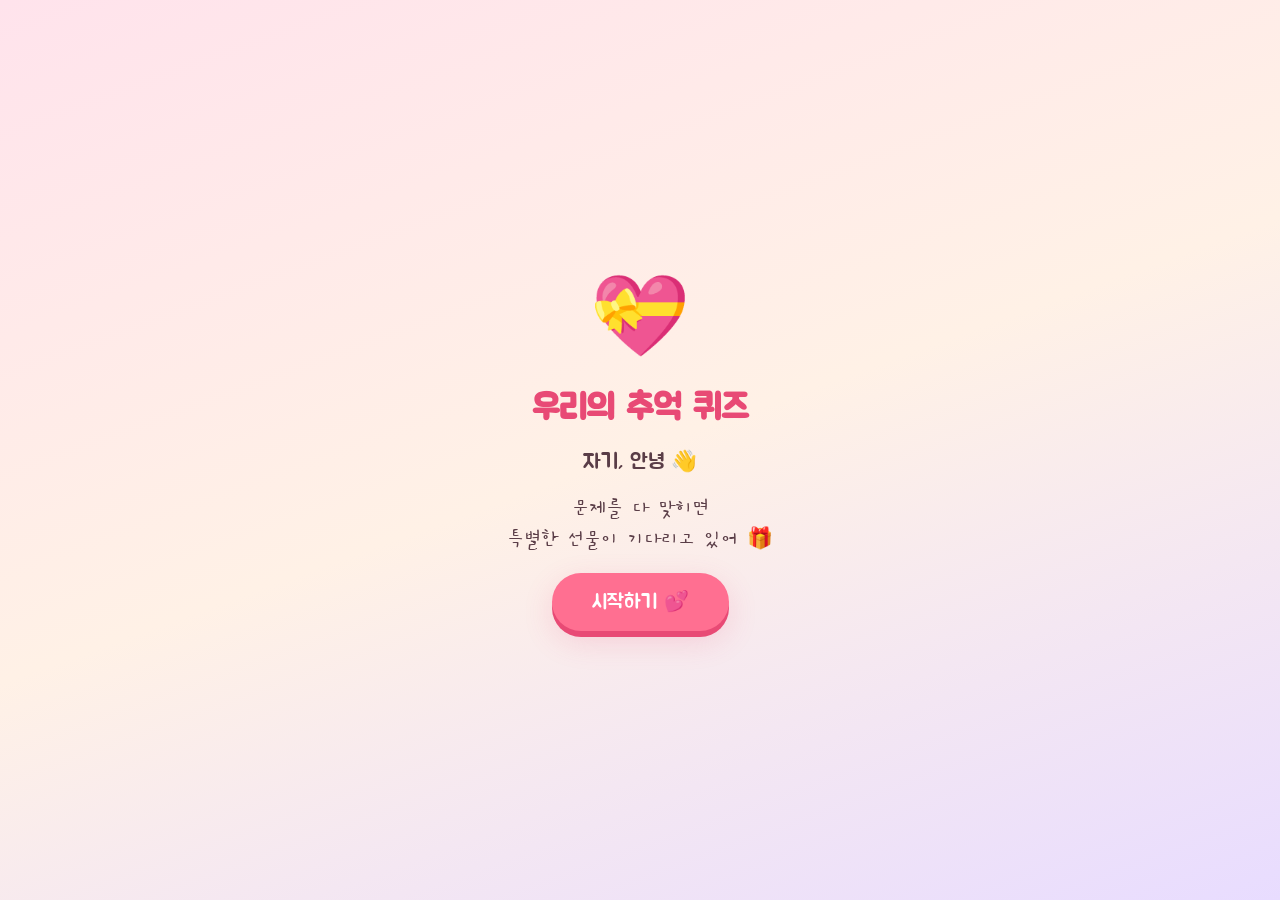
==== index.html @ 33cc40c3 "Add memory quiz adventure mobile web game Mobile-first HTML5 quiz game: answer couple trivia to unlo" ====
<!doctype html>
<html lang="ko">
<head>
  <meta charset="utf-8" />
  <meta name="viewport" content="width=device-width, initial-scale=1, viewport-fit=cover, user-scalable=no" />
  <meta name="theme-color" content="#ffd6e0" />
  <meta name="apple-mobile-web-app-capable" content="yes" />
  <title>💌 우리의 추억 퀴즈</title>
  <link rel="preconnect" href="https://fonts.googleapis.com" />
  <link href="https://fonts.googleapis.com/css2?family=Gaegu:wght@400;700&family=Jua&display=swap" rel="stylesheet" />
  <link rel="stylesheet" href="style.css" />
</head>
<body>
  <div id="floating-hearts" aria-hidden="true"></div>

  <main id="app">
    <!-- 시작 화면 -->
    <section id="screen-start" class="screen active">
      <div class="big-heart">💝</div>
      <h1 id="title"></h1>
      <p id="greeting" class="greeting"></p>
      <p id="subtitle" class="subtitle"></p>
      <button id="btn-start" class="btn primary">시작하기 💕</button>
    </section>

    <!-- 퀴즈 화면 -->
    <section id="screen-quiz" class="screen">
      <div class="progress">
        <div id="hearts" class="hearts"></div>
        <div id="step" class="step"></div>
      </div>
      <div id="card" class="card">
        <p class="q-label">Q<span id="q-num"></span>.</p>
        <h2 id="question"></h2>
        <div id="choices" class="choices"></div>
        <p id="feedback" class="feedback"></p>
      </div>
    </section>

    <!-- 정답 & 추억 공개 화면 -->
    <section id="screen-memory" class="screen">
      <p class="correct-badge">정답! 💯</p>
      <div class="polaroid">
        <div id="photo-box" class="photo-box"></div>
        <p id="memory" class="memory"></p>
      </div>
      <button id="btn-next" class="btn primary">다음 문제 ➜</button>
    </section>

    <!-- 편지 화면 -->
    <section id="screen-letter" class="screen">
      <p id="letter-hint" class="subtitle">마지막 선물이 도착했어요!<br />봉투를 눌러보세요 👇</p>
      <button id="envelope" class="envelope" aria-label="편지 열기">
        <div class="flap"></div>
        <div class="seal">💌</div>
      </button>
      <article id="letter" class="letter hidden">
        <p id="letter-text"></p>
        <p id="letter-sign" class="sign"></p>
        <p id="final-surprise" class="surprise"></p>
        <button id="btn-replay" class="btn ghost">처음부터 다시 하기 ↺</button>
      </article>
    </section>
  </main>

  <script src="config.js"></script>
  <script src="game.js"></script>
</body>
</html>
---- style.css ----
:root {
  --pink: #ff6f91;
  --pink-dark: #e84a75;
  --pink-light: #ffd6e0;
  --cream: #fff8f3;
  --text: #5a3d47;
  --shadow: 0 10px 30px rgba(232, 74, 117, 0.18);
}

* { box-sizing: border-box; -webkit-tap-highlight-color: transparent; }

html, body {
  margin: 0;
  height: 100%;
  overflow: hidden;
}

body {
  font-family: "Jua", "Gaegu", system-ui, sans-serif;
  color: var(--text);
  background: linear-gradient(160deg, #ffe3ec 0%, #fff1e6 50%, #e8dcff 100%);
  user-select: none;
}

#app {
  position: relative;
  height: 100dvh;
  max-width: 480px;
  margin: 0 auto;
  padding: max(24px, env(safe-area-inset-top)) 20px max(24px, env(safe-area-inset-bottom));
}

.screen {
  position: absolute;
  inset: 0;
  padding: inherit;
  display: flex;
  flex-direction: column;
  align-items: center;
  justify-content: center;
  gap: 18px;
  text-align: center;
  opacity: 0;
  pointer-events: none;
  transform: translateY(20px);
  transition: opacity 0.5s, transform 0.5s;
}
.screen.active { opacity: 1; pointer-events: auto; transform: none; }

h1 { font-size: 2.2rem; margin: 0; color: var(--pink-dark); }
h2 { font-size: 1.45rem; margin: 6px 0 22px; line-height: 1.4; word-break: keep-all; }

.big-heart { font-size: 5rem; animation: beat 1.2s infinite; }
.greeting { font-size: 1.3rem; margin: 0; }
.subtitle { font-family: "Gaegu", sans-serif; font-size: 1.3rem; white-space: pre-line; margin: 0; line-height: 1.5; }

.btn {
  font: inherit;
  font-size: 1.25rem;
  border: none;
  border-radius: 999px;
  padding: 16px 40px;
  cursor: pointer;
  transition: transform 0.15s;
}
.btn:active { transform: scale(0.94); }
.btn.primary { background: var(--pink); color: #fff; box-shadow: 0 6px 0 var(--pink-dark), var(--shadow); }
.btn.ghost { background: transparent; color: var(--pink-dark); font-size: 1rem; padding: 10px 20px; }

/* ---------- 퀴즈 ---------- */
#screen-quiz { justify-content: flex-start; padding-top: max(40px, env(safe-area-inset-top)); }
.progress { width: 100%; display: flex; justify-content: space-between; align-items: center; }
.hearts { font-size: 1.5rem; letter-spacing: 2px; }
.hearts .on { animation: pop 0.4s; display: inline-block; }
.step { font-size: 1rem; opacity: 0.7; }

.card {
  width: 100%;
  margin-top: auto;
  margin-bottom: auto;
  background: var(--cream);
  border-radius: 28px;
  padding: 28px 20px;
  box-shadow: var(--shadow);
}
.card.shake { animation: shake 0.45s; }
.q-label { margin: 0; color: var(--pink); font-size: 1.1rem; }

.choices { display: grid; gap: 12px; }
.choice {
  font: inherit;
  font-size: 1.15rem;
  color: var(--text);
  background: #fff;
  border: 3px solid var(--pink-light);
  border-radius: 18px;
  padding: 15px;
  cursor: pointer;
  transition: transform 0.15s, background 0.2s, border-color 0.2s;
}
.choice:active { transform: scale(0.96); }
.choice.wrong { background: #f3f0f2; border-color: #ddd; color: #aaa; text-decoration: line-through; }
.choice.right { background: var(--pink); border-color: var(--pink); color: #fff; }

.feedback { min-height: 3em; margin: 16px 0 0; font-family: "Gaegu", sans-serif; font-size: 1.25rem; color: var(--pink-dark); }

/* ---------- 추억 ---------- */
.correct-badge { font-size: 2rem; margin: 0; color: var(--pink-dark); animation: pop 0.5s; }
.polaroid {
  background: #fff;
  padding: 14px 14px 22px;
  border-radius: 6px;
  box-shadow: 0 14px 40px rgba(0, 0, 0, 0.15);
  transform: rotate(-3deg);
  width: min(82vw, 330px);
  animation: drop 0.7s cubic-bezier(.2, 1.4, .4, 1);
}
.photo-box {
  aspect-ratio: 1;
  background: linear-gradient(135deg, var(--pink-light), #e8dcff);
  display: flex;
  align-items: center;
  justify-content: center;
  font-size: 6rem;
  overflow: hidden;
}
.photo-box img { width: 100%; height: 100%; object-fit: cover; }
.memory { font-family: "Gaegu", sans-serif; font-size: 1.35rem; margin: 14px 4px 0; word-break: keep-all; }

/* ---------- 편지 ---------- */
.envelope {
  position: relative;
  width: 240px;
  height: 160px;
  border: none;
  border-radius: 10px;
  background: var(--pink);
  box-shadow: var(--shadow);
  cursor: pointer;
  animation: wiggle 2s infinite;
}
.envelope .flap {
  position: absolute; inset: 0 0 auto 0; height: 100px;
  background: var(--pink-dark);
  clip-path: polygon(0 0, 100% 0, 50% 100%);
  border-radius: 10px 10px 0 0;
  transform-origin: top;
  transition: transform 0.6s;
}
.envelope .seal { position: absolute; left: 50%; top: 70px; transform: translate(-50%, -50%); font-size: 2.6rem; }
.envelope.open { animation: none; }
.envelope.open .flap { transform: rotateX(180deg); }

.letter {
  width: 100%;
  max-height: 78dvh;
  overflow-y: auto;
  background: #fffdf8 repeating-linear-gradient(transparent 0 33px, #f6d3dc 33px 34px);
  border-radius: 16px;
  padding: 24px 22px;
  box-shadow: var(--shadow);
  text-align: left;
  font-family: "Gaegu", sans-serif;
  font-size: 1.3rem;
  line-height: 34px;
  animation: drop 0.8s;
  user-select: text;
}
.letter p { margin: 0; white-space: pre-line; word-break: keep-all; }
.sign { text-align: right; margin-top: 16px !important; color: var(--pink-dark); }
.surprise { margin-top: 18px !important; font-family: "Jua", sans-serif; font-size: 1.15rem; color: var(--pink-dark); text-align: center; animation: beat 1.4s infinite; }
.letter .btn { display: block; margin: 18px auto 0; }
.hidden { display: none; }

/* ---------- 떠다니는 하트 ---------- */
#floating-hearts { position: fixed; inset: 0; pointer-events: none; overflow: hidden; z-index: 10; }
.float-heart { position: absolute; bottom: -40px; animation: rise linear forwards; }

/* ---------- 애니메이션 ---------- */
@keyframes beat { 0%, 100% { transform: scale(1); } 15% { transform: scale(1.15); } 30% { transform: scale(1); } 45% { transform: scale(1.1); } }
@keyframes pop { 0% { transform: scale(0); } 70% { transform: scale(1.3); } 100% { transform: scale(1); } }
@keyframes shake { 0%, 100% { transform: translateX(0); } 20%, 60% { transform: translateX(-10px); } 40%, 80% { transform: translateX(10px); } }
@keyframes drop { 0% { opacity: 0; transform: translateY(-60px) rotate(-12deg); } 100% { opacity: 1; } }
@keyframes wiggle { 0%, 100% { transform: rotate(0); } 10% { transform: rotate(-4deg); } 20% { transform: rotate(4deg); } 30% { transform: rotate(0); } }
@keyframes rise { to { transform: translateY(-115dvh) rotate(var(--r)); opacity: 0; } }

@media (prefers-reduced-motion: reduce) {
  *, *::before, *::after { animation-duration: 0.01ms !important; animation-iteration-count: 1 !important; transition-duration: 0.01ms !important; }
}
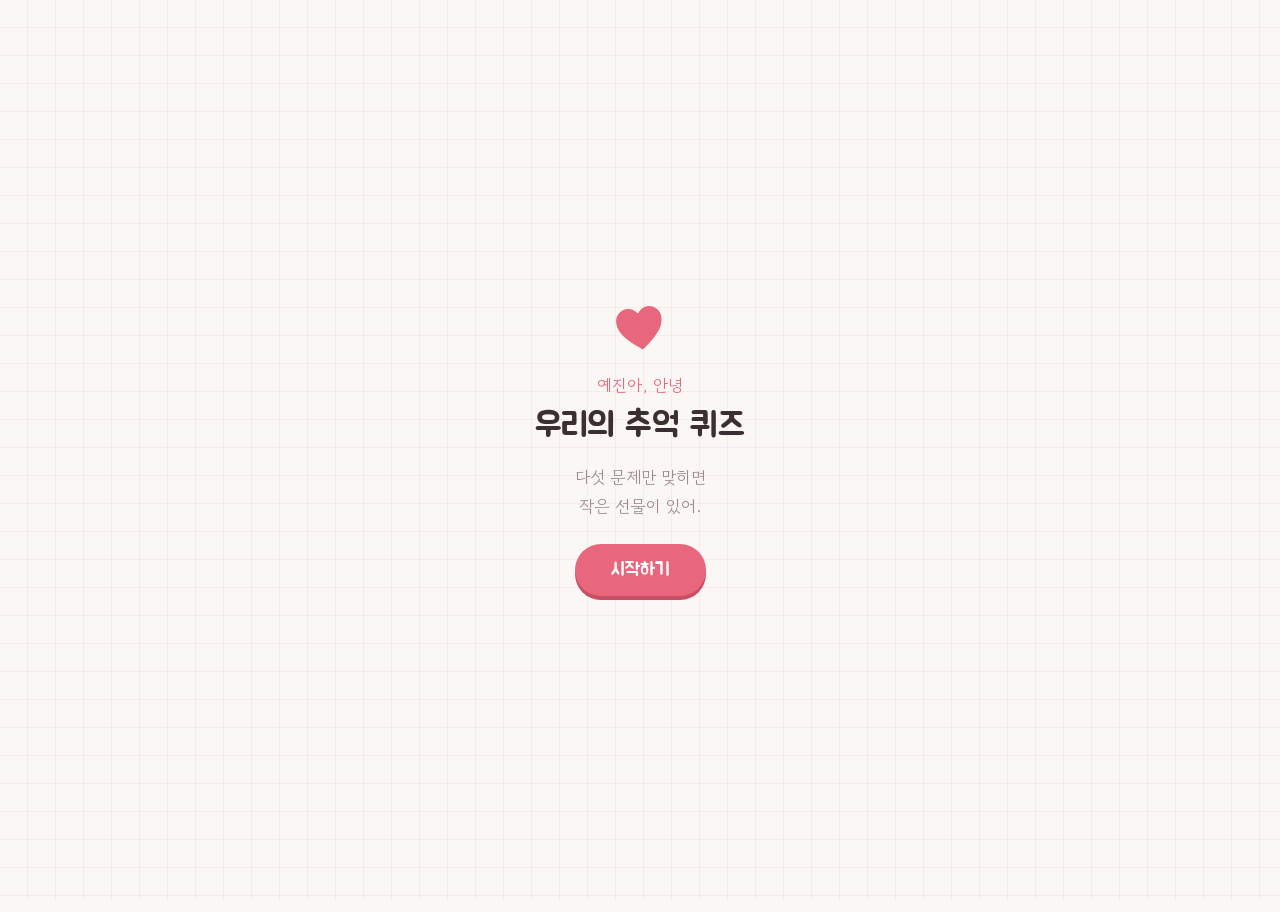
==== commit ec033142: "Restyle quiz with a calmer look and rename to 예진 Swap the bubbly pink gradient and emoji-heavy copy " ====
--- a/index.html
+++ b/index.html
@@ -2,63 +2,68 @@
 <html lang="ko">
 <head>
   <meta charset="utf-8" />
-  <meta name="viewport" content="width=device-width, initial-scale=1, viewport-fit=cover, user-scalable=no" />
-  <meta name="theme-color" content="#ffd6e0" />
+  <meta name="viewport" content="width=device-width, initial-scale=1, viewport-fit=cover" />
+  <meta name="theme-color" content="#fbf7f4" />
   <meta name="apple-mobile-web-app-capable" content="yes" />
-  <title>💌 우리의 추억 퀴즈</title>
+  <title>우리의 추억 퀴즈</title>
   <link rel="preconnect" href="https://fonts.googleapis.com" />
-  <link href="https://fonts.googleapis.com/css2?family=Gaegu:wght@400;700&family=Jua&display=swap" rel="stylesheet" />
+  <link href="https://fonts.googleapis.com/css2?family=Gaegu:wght@400;700&family=Gowun+Dodum&family=Jua&display=swap" rel="stylesheet" />
   <link rel="stylesheet" href="style.css" />
 </head>
 <body>
-  <div id="floating-hearts" aria-hidden="true"></div>
+  <div id="pop-layer" aria-hidden="true"></div>
 
   <main id="app">
     <!-- 시작 화면 -->
     <section id="screen-start" class="screen active">
-      <div class="big-heart">💝</div>
+      <svg class="doodle-heart" viewBox="0 0 64 58" aria-hidden="true">
+        <path d="M32 54C14 41 5 31 5 19 5 10 12 4 20 4c5 0 9 3 12 7 3-4 7-7 12-7 8 0 15 6 15 15 0 12-9 22-27 35z" />
+      </svg>
+      <p id="greeting" class="greeting"></p>
       <h1 id="title"></h1>
-      <p id="greeting" class="greeting"></p>
       <p id="subtitle" class="subtitle"></p>
-      <button id="btn-start" class="btn primary">시작하기 💕</button>
+      <button id="btn-start" class="btn primary">시작하기</button>
     </section>
 
     <!-- 퀴즈 화면 -->
     <section id="screen-quiz" class="screen">
       <div class="progress">
-        <div id="hearts" class="hearts"></div>
+        <div id="dots" class="dots"></div>
         <div id="step" class="step"></div>
       </div>
       <div id="card" class="card">
-        <p class="q-label">Q<span id="q-num"></span>.</p>
+        <p class="q-label">Q<span id="q-num"></span></p>
         <h2 id="question"></h2>
         <div id="choices" class="choices"></div>
-        <p id="feedback" class="feedback"></p>
+        <p id="feedback" class="feedback" aria-live="polite"></p>
       </div>
     </section>
 
     <!-- 정답 & 추억 공개 화면 -->
     <section id="screen-memory" class="screen">
-      <p class="correct-badge">정답! 💯</p>
+      <p class="correct-badge">정답</p>
       <div class="polaroid">
+        <span class="tape" aria-hidden="true"></span>
         <div id="photo-box" class="photo-box"></div>
         <p id="memory" class="memory"></p>
       </div>
-      <button id="btn-next" class="btn primary">다음 문제 ➜</button>
+      <button id="btn-next" class="btn primary">다음 문제</button>
     </section>
 
     <!-- 편지 화면 -->
     <section id="screen-letter" class="screen">
-      <p id="letter-hint" class="subtitle">마지막 선물이 도착했어요!<br />봉투를 눌러보세요 👇</p>
+      <p id="letter-hint" class="subtitle">마지막으로 편지가 하나 있어.<br />눌러서 열어 봐.</p>
       <button id="envelope" class="envelope" aria-label="편지 열기">
-        <div class="flap"></div>
-        <div class="seal">💌</div>
+        <span class="flap"></span>
+        <svg class="seal" viewBox="0 0 64 58" aria-hidden="true">
+          <path d="M32 54C14 41 5 31 5 19 5 10 12 4 20 4c5 0 9 3 12 7 3-4 7-7 12-7 8 0 15 6 15 15 0 12-9 22-27 35z" />
+        </svg>
       </button>
       <article id="letter" class="letter hidden">
         <p id="letter-text"></p>
         <p id="letter-sign" class="sign"></p>
         <p id="final-surprise" class="surprise"></p>
-        <button id="btn-replay" class="btn ghost">처음부터 다시 하기 ↺</button>
+        <button id="btn-replay" class="btn ghost">처음부터 다시 하기</button>
       </article>
     </section>
   </main>
--- a/style.css
+++ b/style.css
@@ -1,188 +1,247 @@
+/* 종이 위에 한 가지 포인트 컬러. 손글씨는 사진 캡션과 편지에만 써요. */
 :root {
-  --pink: #ff6f91;
-  --pink-dark: #e84a75;
-  --pink-light: #ffd6e0;
-  --cream: #fff8f3;
-  --text: #5a3d47;
-  --shadow: 0 10px 30px rgba(232, 74, 117, 0.18);
+  --paper: #fbf7f4;
+  --card: #ffffff;
+  --ink: #3b2f33;
+  --muted: #9a8a8f;
+  --line: #ece2e0;
+  --grid: #f3ecea;
+  --accent: #e8677c;
+  --accent-soft: #fbe3e6;
+  --tape: rgba(240, 214, 160, 0.75);
+
+  --font-display: "Jua", "Gowun Dodum", system-ui, sans-serif;
+  --font-body: "Gowun Dodum", system-ui, sans-serif;
+  --font-hand: "Gaegu", "Gowun Dodum", cursive;
 }
 
 * { box-sizing: border-box; -webkit-tap-highlight-color: transparent; }
 
-html, body {
-  margin: 0;
-  height: 100%;
-  overflow: hidden;
-}
+html, body { margin: 0; height: 100%; overflow: hidden; }
 
 body {
-  font-family: "Jua", "Gaegu", system-ui, sans-serif;
-  color: var(--text);
-  background: linear-gradient(160deg, #ffe3ec 0%, #fff1e6 50%, #e8dcff 100%);
+  font-family: var(--font-body);
+  color: var(--ink);
+  background: var(--paper);
+  /* 아주 옅은 모눈 */
+  background-image:
+    linear-gradient(var(--grid) 1px, transparent 1px),
+    linear-gradient(90deg, var(--grid) 1px, transparent 1px);
+  background-size: 28px 28px;
+  background-position: -1px -1px;
+  -webkit-user-select: none;
   user-select: none;
 }
 
 #app {
   position: relative;
-  height: 100dvh;
-  max-width: 480px;
+  height: 100%;
+  max-width: 440px;
   margin: 0 auto;
-  padding: max(24px, env(safe-area-inset-top)) 20px max(24px, env(safe-area-inset-bottom));
 }
 
 .screen {
   position: absolute;
   inset: 0;
-  padding: inherit;
+  padding: max(28px, env(safe-area-inset-top)) 20px max(28px, env(safe-area-inset-bottom));
   display: flex;
   flex-direction: column;
   align-items: center;
   justify-content: center;
-  gap: 18px;
+  gap: 16px;
   text-align: center;
   opacity: 0;
-  pointer-events: none;
-  transform: translateY(20px);
-  transition: opacity 0.5s, transform 0.5s;
-}
-.screen.active { opacity: 1; pointer-events: auto; transform: none; }
-
-h1 { font-size: 2.2rem; margin: 0; color: var(--pink-dark); }
-h2 { font-size: 1.45rem; margin: 6px 0 22px; line-height: 1.4; word-break: keep-all; }
-
-.big-heart { font-size: 5rem; animation: beat 1.2s infinite; }
-.greeting { font-size: 1.3rem; margin: 0; }
-.subtitle { font-family: "Gaegu", sans-serif; font-size: 1.3rem; white-space: pre-line; margin: 0; line-height: 1.5; }
+  visibility: hidden;
+  transform: translateY(12px);
+  transition: opacity 0.4s, transform 0.4s, visibility 0s 0.4s;
+}
+.screen.active { opacity: 1; visibility: visible; transform: none; transition: opacity 0.4s, transform 0.4s; }
+
+h1 {
+  font-family: var(--font-display);
+  font-weight: 400;
+  font-size: 2.1rem;
+  margin: 0;
+  text-wrap: balance;
+}
+h2 {
+  font-family: var(--font-display);
+  font-weight: 400;
+  font-size: 1.4rem;
+  line-height: 1.45;
+  margin: 4px 0 20px;
+  word-break: keep-all;
+  text-wrap: balance;
+}
+
+.doodle-heart { width: 54px; height: 49px; fill: var(--accent); transform: rotate(-8deg); animation: bob 2.6s ease-in-out infinite; }
+.greeting { margin: 4px 0 -8px; color: var(--accent); font-size: 1.05rem; }
+.subtitle { margin: 0; font-size: 1.05rem; line-height: 1.7; color: var(--muted); white-space: pre-line; }
 
 .btn {
-  font: inherit;
-  font-size: 1.25rem;
+  font-family: var(--font-display);
+  font-size: 1.15rem;
   border: none;
   border-radius: 999px;
-  padding: 16px 40px;
+  padding: 14px 36px;
+  margin-top: 8px;
   cursor: pointer;
-  transition: transform 0.15s;
-}
-.btn:active { transform: scale(0.94); }
-.btn.primary { background: var(--pink); color: #fff; box-shadow: 0 6px 0 var(--pink-dark), var(--shadow); }
-.btn.ghost { background: transparent; color: var(--pink-dark); font-size: 1rem; padding: 10px 20px; }
+  transition: transform 0.12s, box-shadow 0.12s;
+}
+.btn:focus-visible, .choice:focus-visible, .envelope:focus-visible { outline: 2px solid var(--accent); outline-offset: 3px; }
+.btn.primary { background: var(--accent); color: #fff; box-shadow: 0 4px 0 #c94e63; }
+.btn.primary:active { transform: translateY(3px); box-shadow: 0 1px 0 #c94e63; }
+.btn.ghost { background: none; color: var(--muted); font-family: var(--font-body); font-size: 0.95rem; padding: 10px 16px; text-decoration: underline; text-underline-offset: 4px; }
 
 /* ---------- 퀴즈 ---------- */
-#screen-quiz { justify-content: flex-start; padding-top: max(40px, env(safe-area-inset-top)); }
-.progress { width: 100%; display: flex; justify-content: space-between; align-items: center; }
-.hearts { font-size: 1.5rem; letter-spacing: 2px; }
-.hearts .on { animation: pop 0.4s; display: inline-block; }
-.step { font-size: 1rem; opacity: 0.7; }
+#screen-quiz { justify-content: flex-start; }
+.progress { width: 100%; display: flex; justify-content: space-between; align-items: center; padding: 4px 4px 0; }
+.dots { display: flex; gap: 8px; align-items: center; }
+.dot { width: 9px; height: 9px; border-radius: 50%; background: var(--line); transition: background 0.3s; }
+.dot.done { background: var(--accent); }
+.dot.now { width: 22px; border-radius: 99px; background: var(--accent-soft); box-shadow: inset 0 0 0 1.5px var(--accent); }
+.step { font-size: 0.9rem; color: var(--muted); font-variant-numeric: tabular-nums; }
 
 .card {
   width: 100%;
-  margin-top: auto;
-  margin-bottom: auto;
-  background: var(--cream);
-  border-radius: 28px;
-  padding: 28px 20px;
-  box-shadow: var(--shadow);
-}
-.card.shake { animation: shake 0.45s; }
-.q-label { margin: 0; color: var(--pink); font-size: 1.1rem; }
-
-.choices { display: grid; gap: 12px; }
+  margin-block: auto;
+  background: var(--card);
+  border: 1.5px solid var(--line);
+  border-radius: 22px;
+  padding: 26px 20px 18px;
+}
+.card.shake { animation: shake 0.4s; }
+.q-label { margin: 0; color: var(--accent); font-family: var(--font-display); font-size: 1rem; }
+
+.choices { display: grid; gap: 10px; }
 .choice {
-  font: inherit;
-  font-size: 1.15rem;
-  color: var(--text);
-  background: #fff;
-  border: 3px solid var(--pink-light);
-  border-radius: 18px;
-  padding: 15px;
+  font-family: var(--font-body);
+  font-size: 1.05rem;
+  color: var(--ink);
+  background: var(--card);
+  border: 1.5px solid var(--line);
+  border-radius: 14px;
+  padding: 14px;
   cursor: pointer;
-  transition: transform 0.15s, background 0.2s, border-color 0.2s;
-}
-.choice:active { transform: scale(0.96); }
-.choice.wrong { background: #f3f0f2; border-color: #ddd; color: #aaa; text-decoration: line-through; }
-.choice.right { background: var(--pink); border-color: var(--pink); color: #fff; }
-
-.feedback { min-height: 3em; margin: 16px 0 0; font-family: "Gaegu", sans-serif; font-size: 1.25rem; color: var(--pink-dark); }
+  transition: transform 0.12s, background 0.2s, border-color 0.2s, color 0.2s;
+}
+.choice:active { transform: scale(0.97); }
+.choice.wrong { color: var(--muted); background: var(--paper); text-decoration: line-through; }
+.choice.right { background: var(--accent); border-color: var(--accent); color: #fff; }
+
+.feedback { min-height: 2.8em; margin: 14px 0 0; font-size: 0.98rem; line-height: 1.5; color: var(--muted); white-space: pre-line; }
+.feedback b { color: var(--accent); font-weight: 400; }
 
 /* ---------- 추억 ---------- */
-.correct-badge { font-size: 2rem; margin: 0; color: var(--pink-dark); animation: pop 0.5s; }
+.correct-badge {
+  margin: 0;
+  font-family: var(--font-display);
+  font-size: 1.05rem;
+  color: var(--accent);
+  background: var(--accent-soft);
+  padding: 6px 16px;
+  border-radius: 999px;
+  margin-bottom: 8px;
+}
 .polaroid {
-  background: #fff;
-  padding: 14px 14px 22px;
-  border-radius: 6px;
-  box-shadow: 0 14px 40px rgba(0, 0, 0, 0.15);
-  transform: rotate(-3deg);
-  width: min(82vw, 330px);
-  animation: drop 0.7s cubic-bezier(.2, 1.4, .4, 1);
+  position: relative;
+  width: min(100%, 300px);
+  background: var(--card);
+  padding: 12px 12px 18px;
+  border-radius: 4px;
+  box-shadow: 0 1px 2px rgba(59, 47, 51, 0.08), 0 10px 24px rgba(59, 47, 51, 0.1);
+  transform: rotate(-2deg);
+  animation: drop 0.6s cubic-bezier(.2, 1.3, .4, 1);
+}
+.tape {
+  position: absolute;
+  top: -12px;
+  left: 50%;
+  width: 84px;
+  height: 24px;
+  background: var(--tape);
+  transform: translateX(-50%) rotate(3deg);
 }
 .photo-box {
   aspect-ratio: 1;
-  background: linear-gradient(135deg, var(--pink-light), #e8dcff);
+  max-width: 100%;
+  background: var(--accent-soft);
   display: flex;
   align-items: center;
   justify-content: center;
-  font-size: 6rem;
+  font-size: 4.5rem;
   overflow: hidden;
 }
 .photo-box img { width: 100%; height: 100%; object-fit: cover; }
-.memory { font-family: "Gaegu", sans-serif; font-size: 1.35rem; margin: 14px 4px 0; word-break: keep-all; }
+.memory { font-family: var(--font-hand); font-size: 1.35rem; margin: 12px 4px 0; word-break: keep-all; }
 
 /* ---------- 편지 ---------- */
 .envelope {
   position: relative;
-  width: 240px;
-  height: 160px;
-  border: none;
-  border-radius: 10px;
-  background: var(--pink);
-  box-shadow: var(--shadow);
+  width: 220px;
+  height: 146px;
+  border: 1.5px solid var(--line);
+  border-radius: 8px;
+  background: var(--card);
   cursor: pointer;
-  animation: wiggle 2s infinite;
+  overflow: hidden;
+  animation: nudge 2.4s ease-in-out infinite;
 }
 .envelope .flap {
-  position: absolute; inset: 0 0 auto 0; height: 100px;
-  background: var(--pink-dark);
+  position: absolute;
+  inset: 0 0 auto 0;
+  height: 92px;
+  background: var(--accent-soft);
   clip-path: polygon(0 0, 100% 0, 50% 100%);
-  border-radius: 10px 10px 0 0;
   transform-origin: top;
-  transition: transform 0.6s;
-}
-.envelope .seal { position: absolute; left: 50%; top: 70px; transform: translate(-50%, -50%); font-size: 2.6rem; }
+  transition: transform 0.5s;
+}
+.envelope .seal { position: absolute; left: 50%; top: 82px; width: 30px; height: 27px; fill: var(--accent); transform: translate(-50%, -50%); }
 .envelope.open { animation: none; }
-.envelope.open .flap { transform: rotateX(180deg); }
+.envelope.open .flap { transform: scaleY(-1); }
 
 .letter {
   width: 100%;
-  max-height: 78dvh;
+  max-height: 100%;
   overflow-y: auto;
-  background: #fffdf8 repeating-linear-gradient(transparent 0 33px, #f6d3dc 33px 34px);
-  border-radius: 16px;
-  padding: 24px 22px;
-  box-shadow: var(--shadow);
+  background: var(--card);
+  border: 1.5px solid var(--line);
+  border-radius: 18px;
+  padding: 26px 22px 14px;
   text-align: left;
-  font-family: "Gaegu", sans-serif;
-  font-size: 1.3rem;
-  line-height: 34px;
-  animation: drop 0.8s;
+  animation: drop 0.6s;
+  -webkit-user-select: text;
   user-select: text;
 }
 .letter p { margin: 0; white-space: pre-line; word-break: keep-all; }
-.sign { text-align: right; margin-top: 16px !important; color: var(--pink-dark); }
-.surprise { margin-top: 18px !important; font-family: "Jua", sans-serif; font-size: 1.15rem; color: var(--pink-dark); text-align: center; animation: beat 1.4s infinite; }
-.letter .btn { display: block; margin: 18px auto 0; }
-.hidden { display: none; }
-
-/* ---------- 떠다니는 하트 ---------- */
-#floating-hearts { position: fixed; inset: 0; pointer-events: none; overflow: hidden; z-index: 10; }
-.float-heart { position: absolute; bottom: -40px; animation: rise linear forwards; }
+#letter-text { font-family: var(--font-hand); font-size: 1.35rem; line-height: 1.75; }
+.sign { font-family: var(--font-hand); font-size: 1.25rem; text-align: right; margin-top: 14px !important; color: var(--muted); }
+.surprise {
+  margin-top: 20px !important;
+  padding: 12px 14px;
+  border: 1.5px dashed var(--accent);
+  border-radius: 12px;
+  color: var(--accent);
+  text-align: center;
+}
+.surprise:empty { display: none; }
+.letter .btn { display: block; margin: 12px auto 0; }
+.hidden { display: none !important; }
+
+/* ---------- 정답 때 살짝 튀는 하트 ---------- */
+#pop-layer { position: fixed; inset: 0; pointer-events: none; overflow: hidden; z-index: 10; }
+.pop-heart { position: absolute; width: 16px; height: 15px; fill: var(--accent); animation: pop-up 1.1s ease-out forwards; }
 
 /* ---------- 애니메이션 ---------- */
-@keyframes beat { 0%, 100% { transform: scale(1); } 15% { transform: scale(1.15); } 30% { transform: scale(1); } 45% { transform: scale(1.1); } }
-@keyframes pop { 0% { transform: scale(0); } 70% { transform: scale(1.3); } 100% { transform: scale(1); } }
-@keyframes shake { 0%, 100% { transform: translateX(0); } 20%, 60% { transform: translateX(-10px); } 40%, 80% { transform: translateX(10px); } }
-@keyframes drop { 0% { opacity: 0; transform: translateY(-60px) rotate(-12deg); } 100% { opacity: 1; } }
-@keyframes wiggle { 0%, 100% { transform: rotate(0); } 10% { transform: rotate(-4deg); } 20% { transform: rotate(4deg); } 30% { transform: rotate(0); } }
-@keyframes rise { to { transform: translateY(-115dvh) rotate(var(--r)); opacity: 0; } }
+@keyframes bob { 0%, 100% { transform: rotate(-8deg) translateY(0); } 50% { transform: rotate(-4deg) translateY(-5px); } }
+@keyframes shake { 0%, 100% { transform: translateX(0); } 25% { transform: translateX(-6px); } 75% { transform: translateX(6px); } }
+@keyframes drop { from { opacity: 0; transform: translateY(-24px) rotate(-6deg); } }
+@keyframes nudge { 0%, 80%, 100% { transform: rotate(0); } 85% { transform: rotate(-3deg); } 90% { transform: rotate(3deg); } }
+@keyframes pop-up {
+  0% { opacity: 0; transform: translate(0, 0) scale(0.4); }
+  20% { opacity: 1; }
+  100% { opacity: 0; transform: translate(var(--dx), -90px) scale(1); }
+}
 
 @media (prefers-reduced-motion: reduce) {
   *, *::before, *::after { animation-duration: 0.01ms !important; animation-iteration-count: 1 !important; transition-duration: 0.01ms !important; }
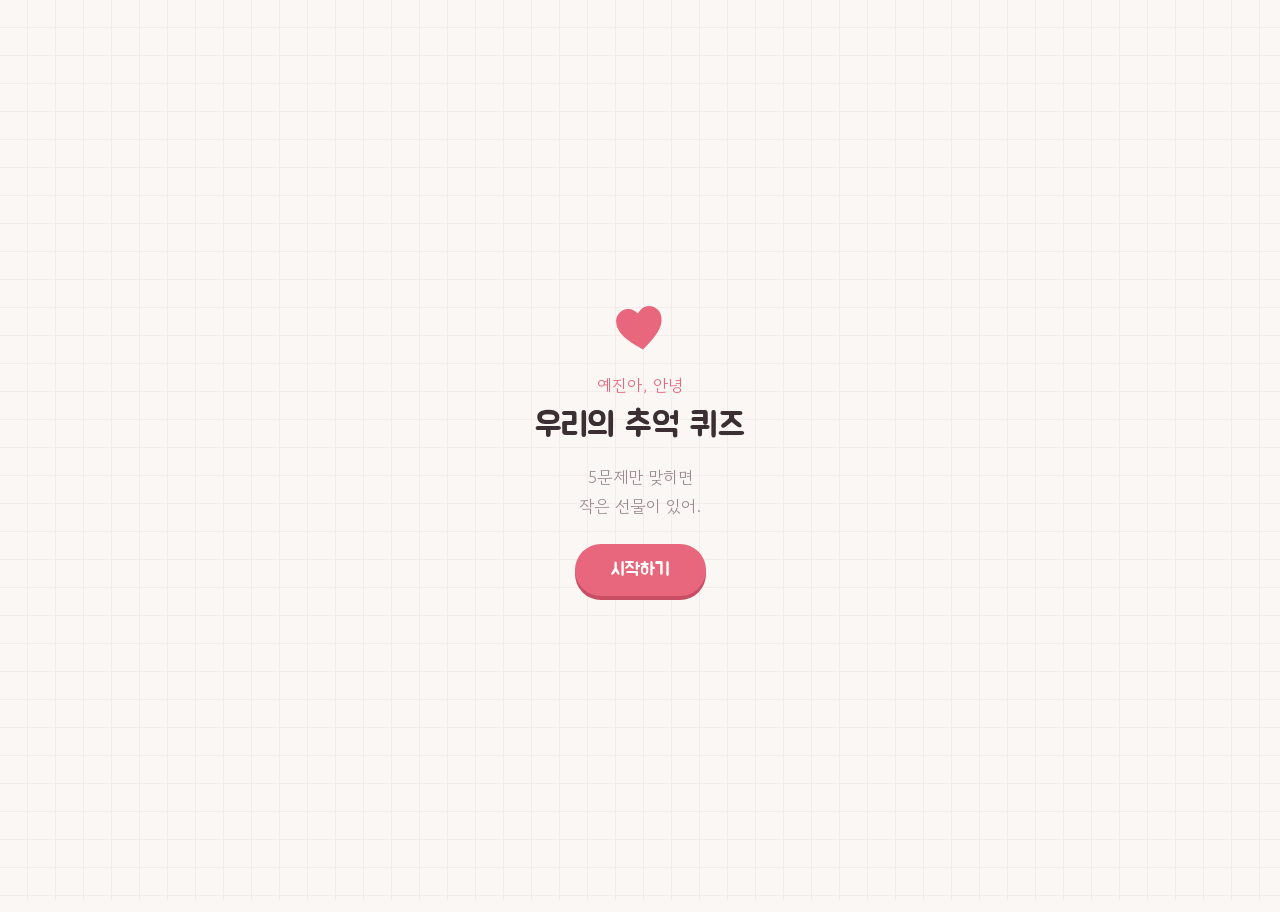
==== commit a0cb920b: "Add question 5 with a surprised reaction badge Questions can set an optional badge to replace the de" ====
--- a/index.html
+++ b/index.html
@@ -41,7 +41,7 @@
 
     <!-- 정답 & 추억 공개 화면 -->
     <section id="screen-memory" class="screen">
-      <p class="correct-badge">정답</p>
+      <p id="badge" class="correct-badge">정답</p>
       <div class="polaroid">
         <span class="tape" aria-hidden="true"></span>
         <div id="photo-box" class="photo-box"></div>
--- a/style.css
+++ b/style.css
@@ -129,6 +129,23 @@
 .choice.wrong { color: var(--muted); background: var(--paper); text-decoration: line-through; }
 .choice.right { background: var(--accent); border-color: var(--accent); color: #fff; }
 
+.text-answer { display: grid; gap: 10px; }
+.answer-input {
+  font-family: var(--font-hand);
+  font-size: 1.5rem;
+  text-align: center;
+  color: var(--ink);
+  background: var(--paper);
+  border: 1.5px dashed var(--accent);
+  border-radius: 14px;
+  padding: 12px;
+  width: 100%;
+  -webkit-user-select: text;
+  user-select: text;
+}
+.answer-input::placeholder { color: var(--muted); opacity: 0.7; }
+.answer-input:focus { outline: none; border-style: solid; background: var(--card); }
+
 .feedback { min-height: 2.8em; margin: 14px 0 0; font-size: 0.98rem; line-height: 1.5; color: var(--muted); white-space: pre-line; }
 .feedback b { color: var(--accent); font-weight: 400; }
 
